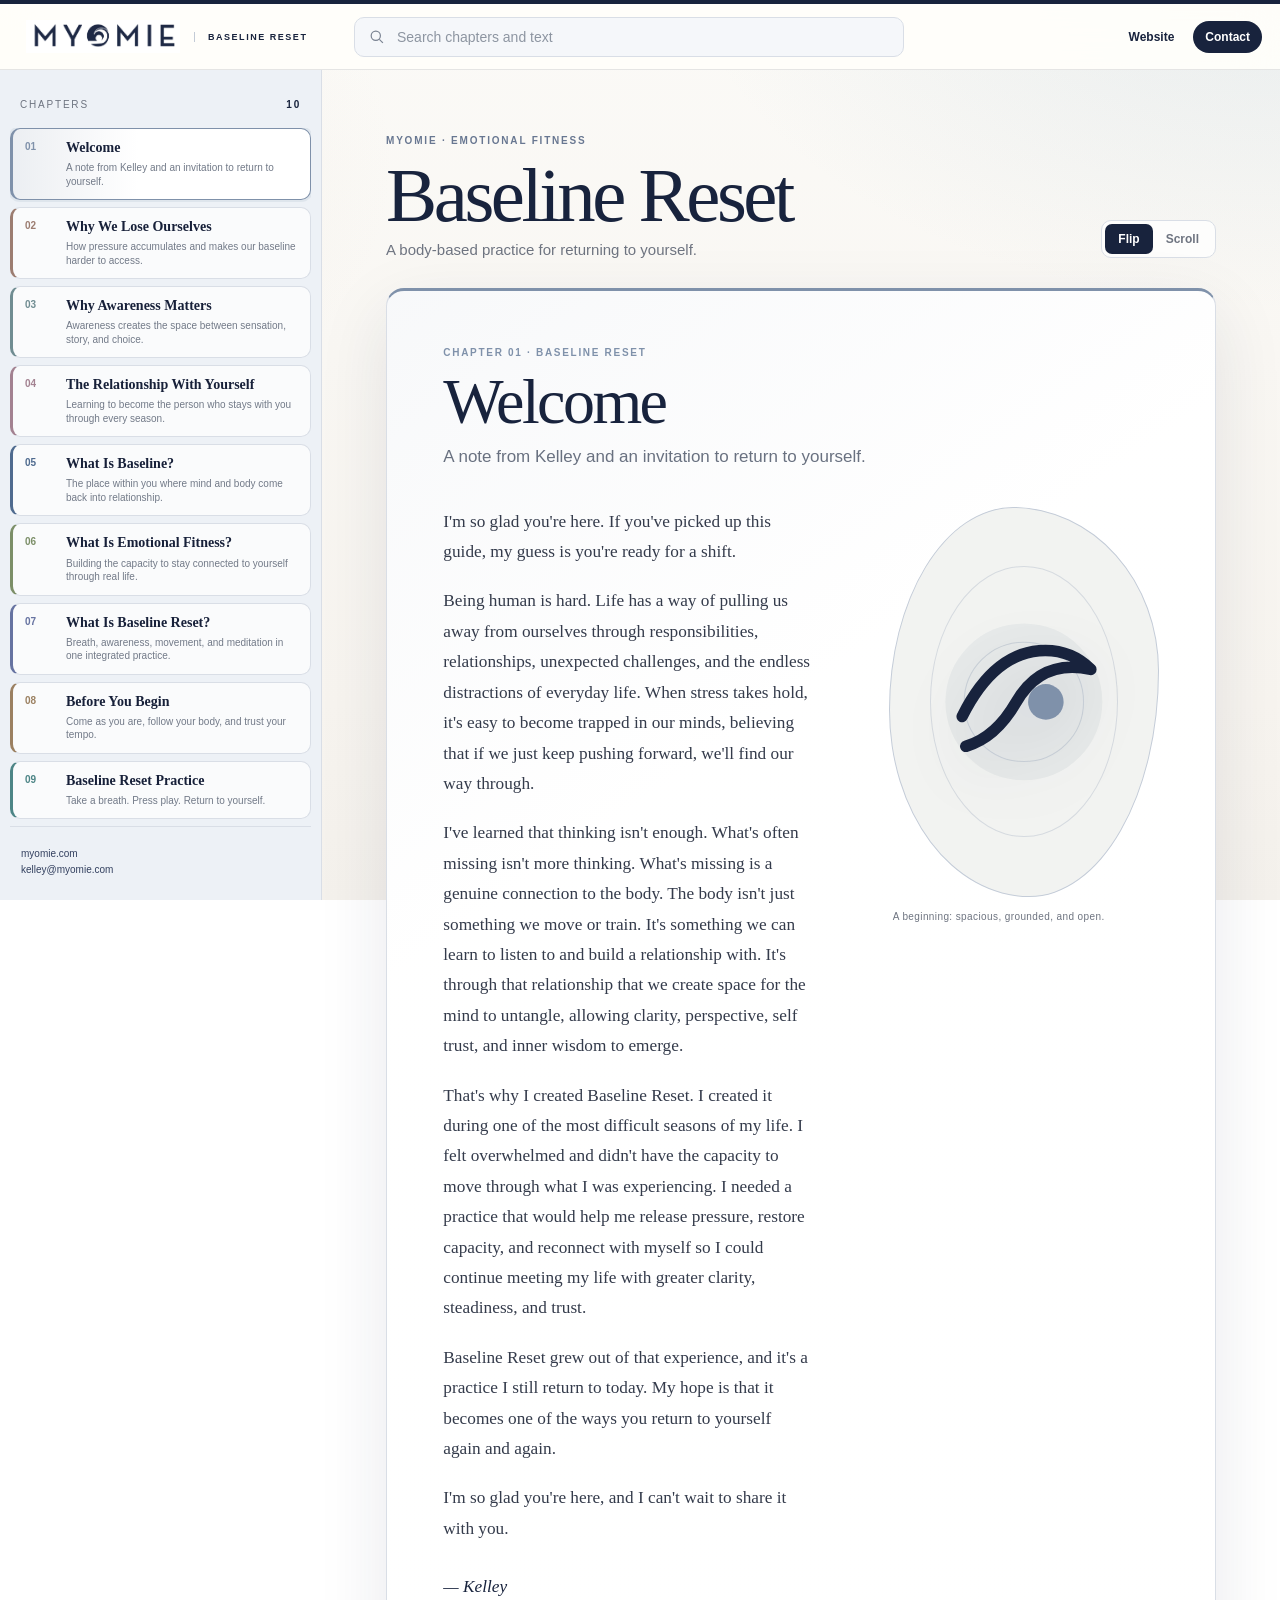
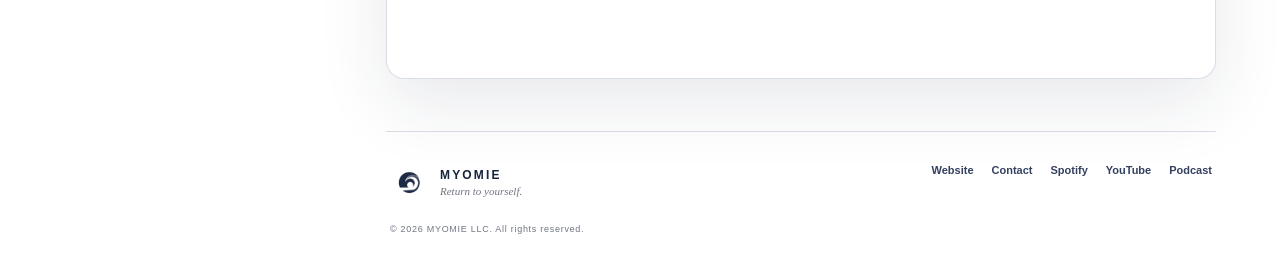
==== index.html @ d73f916c "Publish Myomie Baseline Reset site" ====
<!doctype html>
<html lang="en">
<head>
  <meta charset="utf-8">
  <meta name="viewport" content="width=device-width, initial-scale=1">
  <meta name="description" content="Baseline Reset by Myomie - a body-based practice for returning to yourself.">
  <meta name="theme-color" content="#f7f4ef">
  <title>Baseline Reset | Myomie</title>
  <link rel="icon" href="assets/myomie-mark.png">
  <link rel="stylesheet" href="styles.css?v=1">
</head>
<body>
  <header class="topbar">
    <button id="menu" class="menu" type="button" aria-label="Open chapters" aria-expanded="false">
      <span></span><span></span><span></span>
    </button>
    <a class="brand" href="?chapter=welcome" aria-label="Baseline Reset home">
      <img src="assets/myomie-wordmark.png" alt="Myomie">
      <span>BASELINE RESET</span>
    </a>
    <label class="search">
      <svg viewBox="0 0 24 24" aria-hidden="true"><circle cx="11" cy="11" r="6.5"></circle><path d="m16 16 5 5"></path></svg>
      <input id="search" type="search" placeholder="Search chapters and text" aria-label="Search chapters and text">
    </label>
    <nav class="top-actions" aria-label="Myomie links">
      <a href="https://www.myomie.com/" target="_blank" rel="noreferrer">Website</a>
      <a class="contact" href="mailto:kelley@myomie.com">Contact</a>
    </nav>
  </header>

  <aside id="rail" class="rail">
    <div class="rail-head">
      <span>CHAPTERS</span>
      <b id="count"></b>
    </div>
    <nav id="nav" aria-label="Baseline Reset chapters"></nav>
    <div class="rail-links">
      <a href="https://www.myomie.com/" target="_blank" rel="noreferrer">myomie.com</a>
      <a href="mailto:kelley@myomie.com">kelley@myomie.com</a>
    </div>
  </aside>

  <main class="workspace">
    <section class="workspace-head">
      <div>
        <small>MYOMIE · EMOTIONAL FITNESS</small>
        <h1>Baseline Reset</h1>
        <p>A body-based practice for returning to yourself.</p>
      </div>
      <div class="toggle" aria-label="Reading mode">
        <button id="flip" class="active" type="button">Flip</button>
        <button id="scroll" type="button">Scroll</button>
      </div>
    </section>

    <section id="reader" class="reader" aria-live="polite"></section>

    <footer>
      <div class="footer-brand">
        <img src="assets/myomie-mark.png" alt="">
        <div><strong>MYOMIE</strong><span>Return to yourself.</span></div>
      </div>
      <nav aria-label="Connect with Myomie">
        <a href="https://www.myomie.com/" target="_blank" rel="noreferrer">Website</a>
        <a href="mailto:kelley@myomie.com">Contact</a>
        <a href="https://pod.link/launch?showId=1583282072&amp;platform=spotify" target="_blank" rel="noreferrer">Spotify</a>
        <a href="https://www.youtube.com/channel/UCj5kbjvj70BmLng9ZxsEKCg" target="_blank" rel="noreferrer">YouTube</a>
        <a href="https://podcastindex.org/podcast/4197236" target="_blank" rel="noreferrer">Podcast</a>
      </nav>
      <p>© 2026 MYOMIE LLC. All rights reserved.</p>
    </footer>
  </main>

  <div id="scrim" class="scrim" hidden></div>
  <script src="content.js?v=1"></script>
  <script src="app.js?v=1"></script>
</body>
</html>
---- styles.css ----
:root {
  --navy: #18233d;
  --navy-soft: #33405f;
  --ink: #172039;
  --text: #343b4b;
  --muted: #6e7480;
  --canvas: #f7f4ef;
  --paper: #fffefa;
  --paper-blue: #f0f3f7;
  --line: #d9dee6;
  --line-dark: #c3cbd6;
  --shadow: 0 24px 70px rgba(28, 39, 65, .10);
  color-scheme: light;
}

* { box-sizing: border-box; }
html { scroll-behavior: smooth; }
body {
  margin: 0;
  min-height: 100vh;
  color: var(--text);
  background:
    radial-gradient(ellipse 54rem 34rem at 100% -8%, rgba(156, 184, 200, .22), transparent 70%),
    radial-gradient(ellipse 48rem 32rem at -10% 18%, rgba(218, 198, 180, .22), transparent 68%),
    linear-gradient(180deg, #fbfaf7 0%, var(--canvas) 44rem, #f4f1ec 100%);
  background-attachment: fixed;
  font-family: Inter, ui-sans-serif, -apple-system, BlinkMacSystemFont, "Segoe UI", Arial, sans-serif;
}
button, input, a { font: inherit; }
a { color: inherit; }

.topbar {
  position: fixed;
  inset: 0 0 auto;
  z-index: 50;
  height: 70px;
  display: flex;
  align-items: center;
  padding: 0 18px;
  background: rgba(255, 254, 250, .94);
  border-top: 4px solid var(--navy);
  border-bottom: 1px solid rgba(24, 35, 61, .11);
  backdrop-filter: blur(18px);
}
.brand {
  width: 322px;
  height: 66px;
  display: flex;
  align-items: center;
  gap: 14px;
  padding: 0 8px;
  color: var(--navy);
  text-decoration: none;
}
.brand img { width: 154px; height: 34px; object-fit: contain; object-position: left center; }
.brand span { padding-left: 13px; border-left: 1px solid var(--line-dark); font-size: 9px; font-weight: 800; letter-spacing: .17em; white-space: nowrap; }
.menu { display: none; width: 40px; height: 40px; border: 0; background: transparent; }
.menu span { display: block; width: 21px; height: 2px; margin: 4px auto; background: var(--navy); border-radius: 4px; }
.search {
  width: min(560px, 43vw);
  height: 40px;
  display: flex;
  align-items: center;
  margin-left: 14px;
  background: #f5f7fa;
  border: 1px solid var(--line);
  border-radius: 10px;
  transition: border-color .2s, box-shadow .2s;
}
.search:focus-within { border-color: #8290aa; box-shadow: 0 0 0 3px rgba(52, 73, 111, .10); }
.search svg { width: 17px; margin-left: 13px; fill: none; stroke: #7a8392; stroke-width: 1.7; }
.search input { min-width: 0; flex: 1; padding: 0 12px; color: var(--ink); background: transparent; border: 0; outline: 0; font-size: 14px; }
.search input::placeholder { color: #8d95a1; }
.top-actions { margin-left: auto; display: flex; align-items: center; gap: 7px; }
.top-actions a { padding: 9px 12px; color: var(--navy); text-decoration: none; font-size: 12px; font-weight: 750; border-radius: 999px; }
.top-actions a:hover { background: var(--paper-blue); }
.top-actions .contact { color: white; background: var(--navy); }
.top-actions .contact:hover { background: #2a3857; }

.rail {
  position: fixed;
  top: 70px;
  bottom: 0;
  left: 0;
  z-index: 40;
  width: 322px;
  padding: 10px;
  color: var(--ink);
  background: rgba(237, 241, 246, .97);
  border-right: 1px solid var(--line);
}
.rail-head { height: 48px; display: flex; align-items: center; justify-content: space-between; padding: 0 10px; color: var(--muted); font-size: 10px; letter-spacing: .18em; }
.rail-head b { color: var(--navy); }
.rail > nav { height: calc(100% - 112px); overflow: auto; padding-bottom: 32px; scrollbar-color: #adb5c1 transparent; }
.rail button {
  --accent: #7f91aa;
  width: 100%;
  display: grid;
  grid-template-columns: 33px 1fr;
  gap: 8px;
  margin: 0 0 7px;
  padding: 11px 12px;
  color: var(--ink);
  text-align: left;
  background: rgba(255, 255, 255, .72);
  border: 1px solid var(--line);
  border-left: 3px solid var(--accent);
  border-radius: 10px;
  cursor: pointer;
  transition: transform .18s, border-color .18s, box-shadow .18s, background .18s;
}
.rail button:hover { transform: translateX(2px); border-color: #bac3cf; background: white; }
.rail button.active { background: linear-gradient(90deg, color-mix(in srgb, var(--accent) 15%, white), white 42%); border-color: var(--accent); box-shadow: 0 0 0 2px color-mix(in srgb, var(--accent) 13%, transparent); }
.rail button > span { padding-top: 1px; color: var(--accent); font-size: 10px; font-weight: 850; }
.rail button strong { display: block; color: var(--ink); font-family: Georgia, "Times New Roman", serif; font-size: 14px; line-height: 1.15; }
.rail button small { display: block; margin-top: 5px; color: #727a88; font-size: 10px; line-height: 1.35; }
.rail-links { height: 64px; display: flex; flex-direction: column; justify-content: center; padding: 7px 11px 0; border-top: 1px solid var(--line); }
.rail-links a { width: fit-content; color: var(--navy-soft); text-decoration: none; font-size: 10px; line-height: 1.65; }
.rail-links a:hover { text-decoration: underline; }

.workspace { min-height: 100vh; margin-left: 322px; padding-top: 70px; }
.workspace-head {
  min-height: 218px;
  display: flex;
  align-items: flex-end;
  justify-content: space-between;
  gap: 30px;
  padding: 50px clamp(24px, 5vw, 72px) 30px;
}
.workspace-head small { color: #687791; font-size: 10px; font-weight: 850; letter-spacing: .18em; }
.workspace-head h1 { margin: 10px 0 8px; color: var(--navy); font-family: Georgia, "Times New Roman", serif; font-size: clamp(45px, 6vw, 78px); font-weight: 500; line-height: .98; letter-spacing: -.045em; }
.workspace-head p { margin: 0; color: var(--muted); font-size: 15px; }
.toggle { display: flex; padding: 3px; background: rgba(255,255,255,.78); border: 1px solid var(--line); border-radius: 10px; }
.toggle button { padding: 8px 13px; color: var(--muted); background: transparent; border: 0; border-radius: 7px; font-size: 12px; font-weight: 750; cursor: pointer; }
.toggle button.active { color: white; background: var(--navy); }

.reader { margin: 0 clamp(18px, 5vw, 72px) 52px; }
.chapter {
  --accent: #6f829e;
  position: relative;
  overflow: hidden;
  padding: clamp(30px, 4.4vw, 62px);
  color: var(--text);
  background:
    linear-gradient(145deg, color-mix(in srgb, var(--accent) 6%, white), rgba(255,255,255,.96) 35%),
    var(--paper);
  border: 1px solid var(--line);
  border-top: 3px solid var(--accent);
  border-radius: 18px;
  box-shadow: var(--shadow);
  scroll-margin-top: 88px;
}
.chapter + .chapter { margin-top: 30px; }
.chapter-kicker { color: var(--accent); font-size: 10px; font-weight: 850; letter-spacing: .17em; }
.chapter h1 { max-width: 870px; margin: 12px 0 10px; color: var(--navy); font-family: Georgia, "Times New Roman", serif; font-size: clamp(39px, 5vw, 68px); font-weight: 500; line-height: 1; letter-spacing: -.04em; }
.deck { max-width: 720px; margin: 0 0 36px; color: #697180; font-size: 17px; line-height: 1.55; }
.lesson { display: grid; grid-template-columns: minmax(0, 1.3fr) minmax(270px, .7fr); gap: clamp(36px, 6vw, 86px); align-items: start; }
.prose { max-width: 760px; }
.prose p { margin: 0 0 19px; color: var(--text); font-family: Georgia, "Times New Roman", serif; font-size: clamp(16px, 1.35vw, 18px); line-height: 1.76; }
.prose blockquote { margin: 30px 0; padding: 22px 24px; color: var(--navy); background: color-mix(in srgb, var(--accent) 8%, white); border-left: 4px solid var(--accent); border-radius: 0 11px 11px 0; font-family: Georgia, "Times New Roman", serif; font-size: clamp(19px, 2vw, 27px); line-height: 1.45; }
.prose .signature { margin-top: 28px; color: var(--navy); font-style: italic; }
.prose .prompt { margin: 27px 0; padding: 19px 21px; color: var(--navy); background: #f5f2ed; border: 1px solid #e1d9cf; border-radius: 12px; font-size: 17px; font-style: italic; }
.prose .actions { display: grid; gap: 10px; margin: 30px 0 12px; }
.prose .actions a { display: flex; align-items: center; justify-content: space-between; padding: 15px 17px; color: white; background: var(--navy); border-radius: 10px; text-decoration: none; font-family: Inter, ui-sans-serif, sans-serif; font-size: 13px; font-weight: 800; }
.prose .actions a.secondary { color: var(--navy); background: color-mix(in srgb, var(--accent) 12%, white); border: 1px solid color-mix(in srgb, var(--accent) 45%, white); }
.chapter-art { position: sticky; top: 92px; }
.art-card { position: relative; min-height: 390px; display: grid; place-items: center; overflow: hidden; background: color-mix(in srgb, var(--accent) 7%, #fbfaf6); border: 1px solid color-mix(in srgb, var(--accent) 23%, var(--line)); border-radius: 46% 54% 48% 52% / 52% 42% 58% 48%; }
.art-card::before { content: ""; position: absolute; inset: 15%; border: 1px solid color-mix(in srgb, var(--accent) 25%, transparent); border-radius: 50%; }
.art-card svg { position: relative; z-index: 1; width: min(82%, 340px); height: auto; filter: drop-shadow(0 18px 28px rgba(24,35,61,.09)); }
.art-caption { margin: 13px 4px 0; color: var(--muted); font-size: 10px; line-height: 1.45; letter-spacing: .04em; }

footer { display: grid; grid-template-columns: 1fr auto; gap: 22px 40px; margin: 0 clamp(18px, 5vw, 72px); padding: 32px 4px 42px; color: var(--muted); border-top: 1px solid var(--line); }
.footer-brand { display: flex; align-items: center; gap: 12px; }
.footer-brand img { width: 38px; height: 38px; object-fit: contain; }
.footer-brand strong, .footer-brand span { display: block; }
.footer-brand strong { color: var(--navy); font-size: 12px; letter-spacing: .18em; }
.footer-brand span { margin-top: 3px; font-family: Georgia, "Times New Roman", serif; font-size: 11px; font-style: italic; }
footer nav { display: flex; flex-wrap: wrap; justify-content: flex-end; gap: 8px 18px; }
footer a { color: var(--navy-soft); text-decoration: none; font-size: 11px; font-weight: 750; }
footer a:hover { text-decoration: underline; }
footer > p { grid-column: 1 / -1; margin: 0; font-size: 9px; letter-spacing: .08em; }
.scrim { position: fixed; inset: 70px 0 0; z-index: 35; background: rgba(24,35,61,.22); backdrop-filter: blur(2px); }

@media (max-width: 1080px) {
  .top-actions a:first-child { display: none; }
  .lesson { grid-template-columns: minmax(0, 1fr) 280px; gap: 34px; }
  .art-card { min-height: 320px; }
}
@media (max-width: 900px) {
  .menu { display: block; flex: 0 0 auto; }
  .brand { width: auto; min-width: 210px; }
  .brand span { display: none; }
  .rail { transform: translateX(-104%); box-shadow: 18px 0 50px rgba(24,35,61,.14); transition: transform .22s ease; }
  .rail.open { transform: translateX(0); }
  .workspace { margin-left: 0; }
  .lesson { grid-template-columns: 1fr; }
  .chapter-art { position: static; order: -1; max-width: 520px; }
  .art-card { min-height: 300px; }
}
@media (max-width: 650px) {
  .topbar { height: 64px; padding: 0 8px; }
  .brand { width: 38px; min-width: 38px; height: 60px; padding: 0; }
  .brand img { content: url("assets/myomie-mark.png"); width: 36px; height: 36px; object-fit: contain; }
  .search { margin-left: 5px; width: 100%; }
  .top-actions a { padding: 8px 10px; }
  .top-actions .contact { width: 36px; padding: 8px 0; text-align: center; font-size: 0; }
  .top-actions .contact::after { content: "@"; font-size: 14px; }
  .rail { top: 64px; width: min(322px, 88vw); }
  .workspace { padding-top: 64px; }
  .workspace-head { min-height: 0; padding: 34px 18px 23px; align-items: flex-end; }
  .workspace-head h1 { font-size: 43px; }
  .workspace-head p { max-width: 235px; }
  .reader { margin: 0 10px 32px; }
  .chapter { padding: 29px 19px 36px; border-radius: 14px; }
  .chapter h1 { font-size: 39px; }
  .deck { margin-bottom: 25px; font-size: 15px; }
  .art-card { min-height: 235px; }
  footer { grid-template-columns: 1fr; margin: 0 14px; }
  footer nav { justify-content: flex-start; }
}
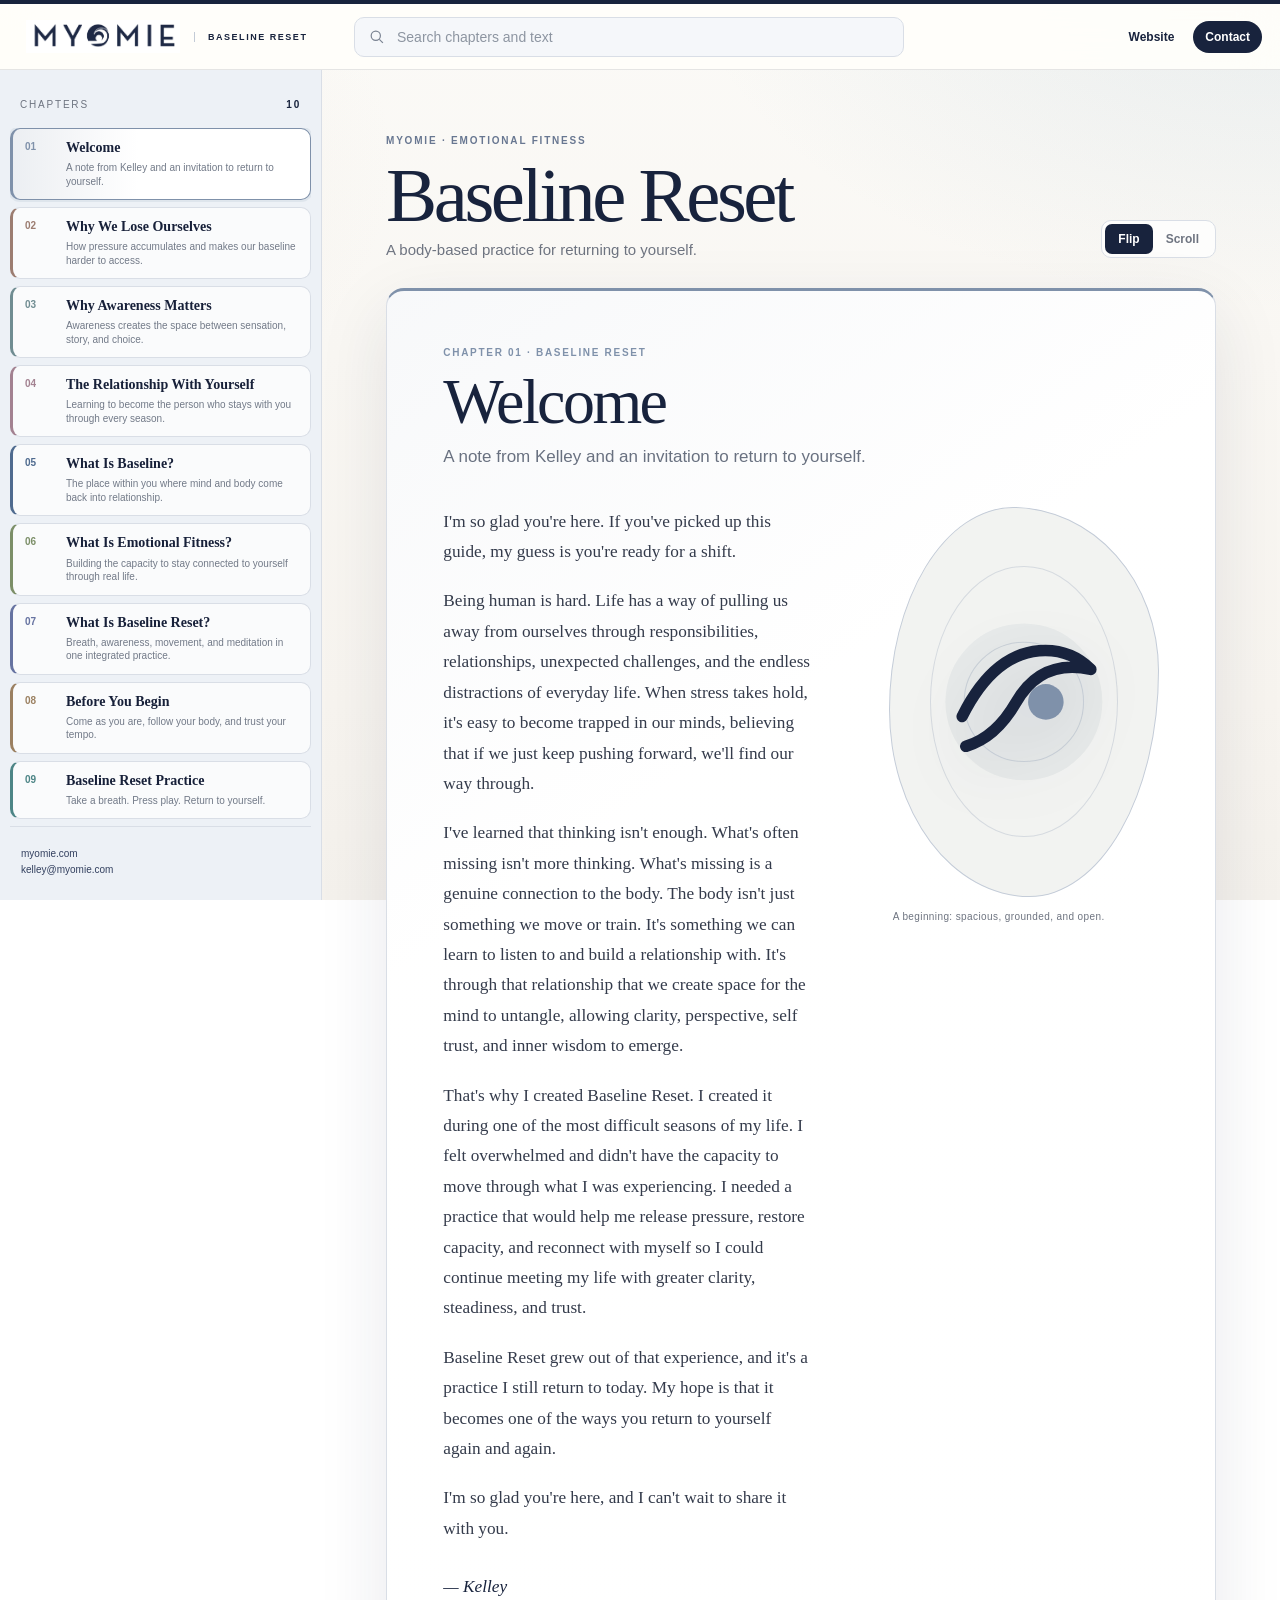
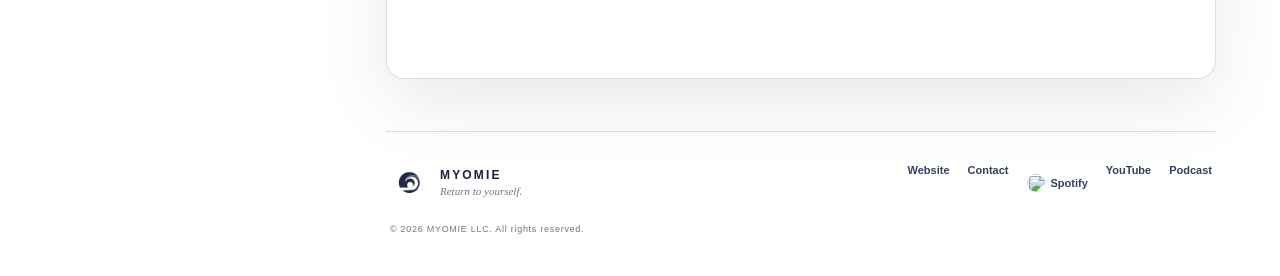
==== commit e75c1160: "Add Myomie Spotify branding" ====
--- a/index.html
+++ b/index.html
@@ -63,7 +63,7 @@
       <nav aria-label="Connect with Myomie">
         <a href="https://www.myomie.com/" target="_blank" rel="noreferrer">Website</a>
         <a href="mailto:kelley@myomie.com">Contact</a>
-        <a href="https://pod.link/launch?showId=1583282072&amp;platform=spotify" target="_blank" rel="noreferrer">Spotify</a>
+        <a class="social-link" href="https://pod.link/launch?showId=1583282072&amp;platform=spotify" target="_blank" rel="noreferrer"><img src="https://static.wixstatic.com/media/ce84a6_dc40b45a426b496da8d24fe051d5f581~mv2.png/v1/fill/w_40,h_40,al_c,q_85,usm_0.66_1.00_0.01,enc_avif,quality_auto/spotifymyomie.png" alt="">Spotify</a>
         <a href="https://www.youtube.com/channel/UCj5kbjvj70BmLng9ZxsEKCg" target="_blank" rel="noreferrer">YouTube</a>
         <a href="https://podcastindex.org/podcast/4197236" target="_blank" rel="noreferrer">Podcast</a>
       </nav>
--- a/styles.css
+++ b/styles.css
@@ -178,6 +178,8 @@
 footer nav { display: flex; flex-wrap: wrap; justify-content: flex-end; gap: 8px 18px; }
 footer a { color: var(--navy-soft); text-decoration: none; font-size: 11px; font-weight: 750; }
 footer a:hover { text-decoration: underline; }
+footer .social-link { display: inline-flex; align-items: center; gap: 6px; }
+footer .social-link img { width: 18px; height: 18px; object-fit: contain; border-radius: 50%; }
 footer > p { grid-column: 1 / -1; margin: 0; font-size: 9px; letter-spacing: .08em; }
 .scrim { position: fixed; inset: 70px 0 0; z-index: 35; background: rgba(24,35,61,.22); backdrop-filter: blur(2px); }
 
